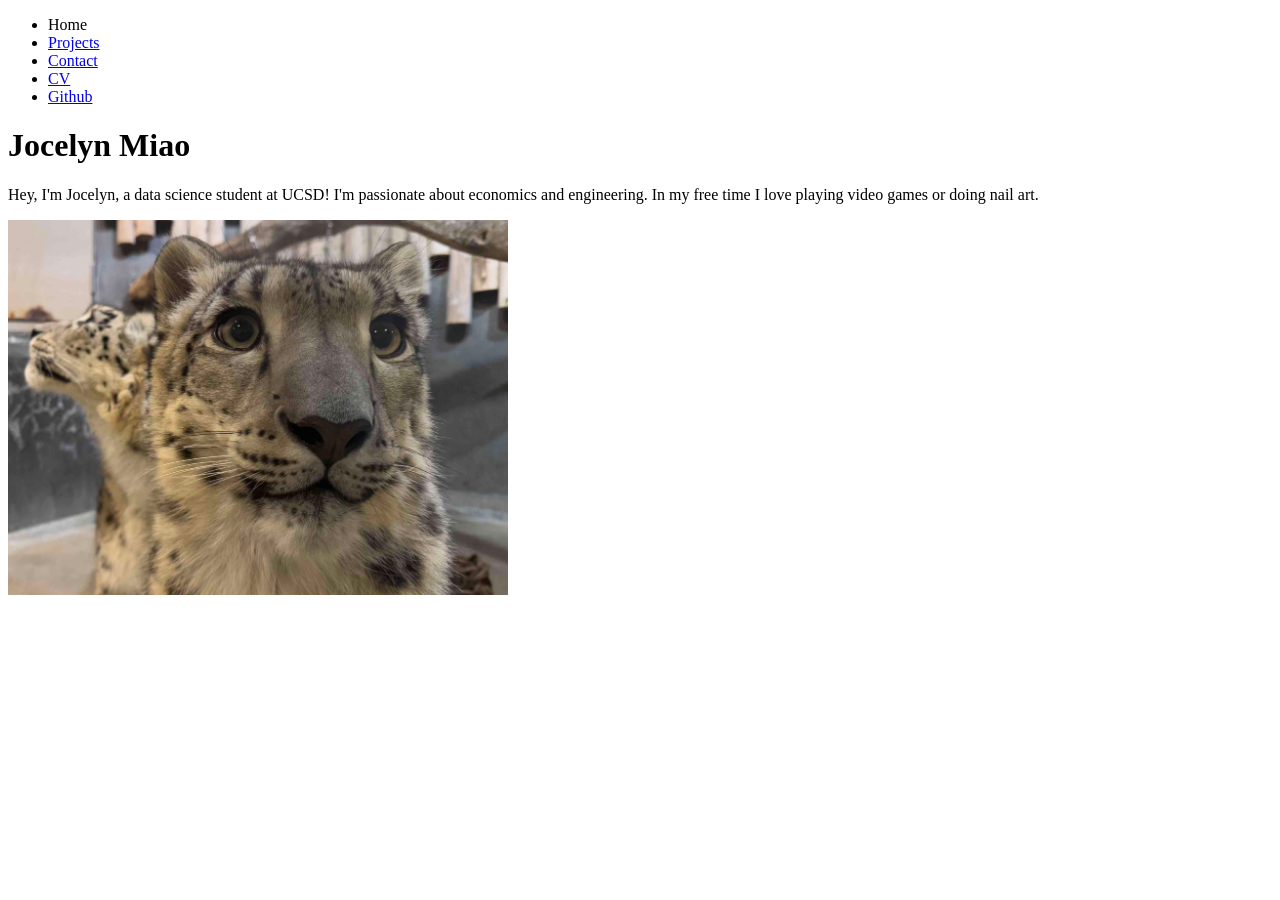
==== index.html @ fbb88aeb "fix nav" ====
<!DOCTYPE html>
<html lang="en">
<head>
    <title>Jocelyn Miao: Personal site and portfolio</title>
    <link rel="stylesheet" href="styles.css">
    <meta charset="UTF-8">
    <meta name="viewport" content="width=device-width, initial-scale=1.0">
</head>

<body>
    <nav>
    <ul>
        <li><a>Home</a></li>
        <li><a href="/projects/">Projects</a></li>
        <li><a href="/contact/">Contact</a></li>
        <li><a href="/CV/">CV</a></li>
        <li><a href="https://github.com/jocelynmiao" target="_blank">Github</a></li>
    </ul>
    </nav>

    <h1>Jocelyn Miao</h1>
    <p>Hey, I'm Jocelyn, a data science student at UCSD! I'm passionate about economics and engineering. In my free time I love playing video games or doing nail art.</p>
    <img src="images/leopard.jpg" width="500" alt="snow leopard smiling at camera with another one in the back">
</body>
</html>
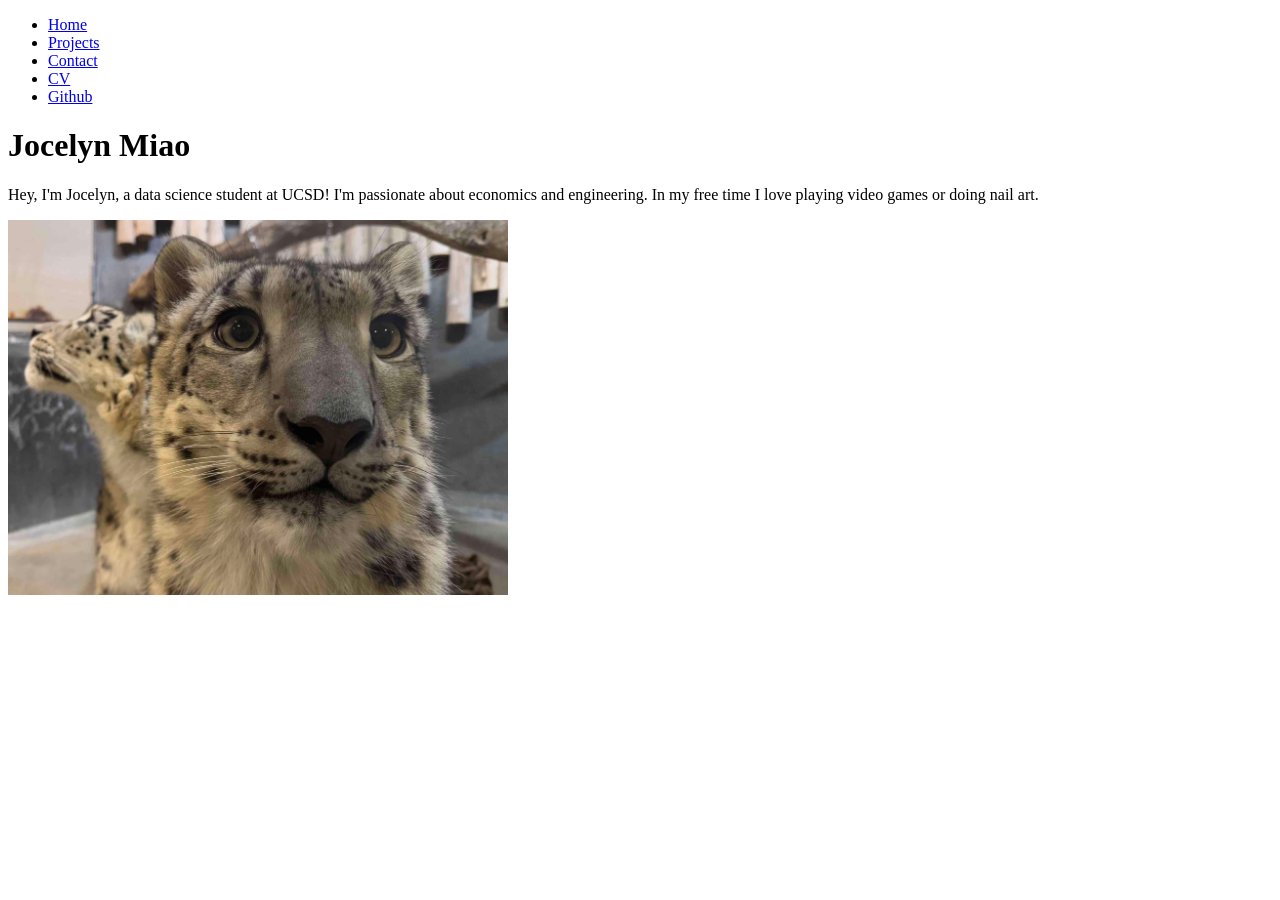
==== commit 64073e91: "href fix" ====
--- a/index.html
+++ b/index.html
@@ -10,10 +10,10 @@
 <body>
     <nav>
     <ul>
-        <li><a>Home</a></li>
-        <li><a href="/projects/">Projects</a></li>
-        <li><a href="/contact/">Contact</a></li>
-        <li><a href="/CV/">CV</a></li>
+        <li><a href="/portfolio/">Home</a></li>
+        <li><a href="/portfolio/projects/">Projects</a></li>
+        <li><a href="/portfolio/contact/">Contact</a></li>
+        <li><a href="/portfolio/CV/">CV</a></li>
         <li><a href="https://github.com/jocelynmiao" target="_blank">Github</a></li>
     </ul>
     </nav>
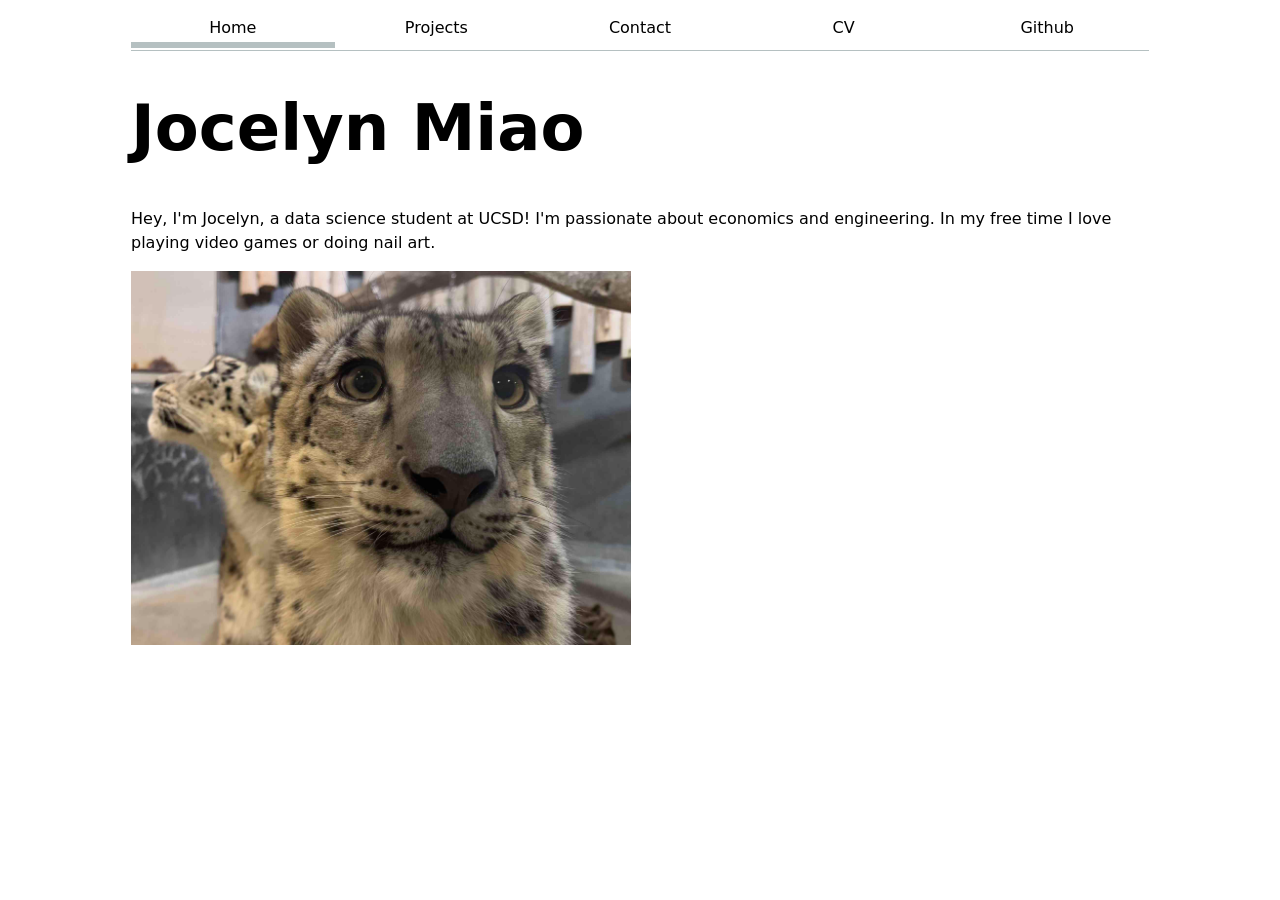
==== commit c6d28cc0: "update css" ====
--- a/index.html
+++ b/index.html
@@ -1,8 +1,8 @@
 <!DOCTYPE html>
 <html lang="en">
 <head>
+    <link rel="stylesheet" href="style.css">
     <title>Jocelyn Miao: Personal site and portfolio</title>
-    <link rel="stylesheet" href="styles.css">
     <meta charset="UTF-8">
     <meta name="viewport" content="width=device-width, initial-scale=1.0">
 </head>
@@ -10,7 +10,7 @@
 <body>
     <nav>
     <ul>
-        <li><a href="/portfolio/">Home</a></li>
+        <li><a href="/portfolio/" class="current">Home</a></li>
         <li><a href="/portfolio/projects/">Projects</a></li>
         <li><a href="/portfolio/contact/">Contact</a></li>
         <li><a href="/portfolio/CV/">CV</a></li>
--- a/style.css
+++ b/style.css
@@ -0,0 +1,94 @@
+body {
+  /* Set line height to 1.5 times the font size
+	   and use the OS’s UI font as the website font
+	 */
+  margin-inline: max(1em, (100% - 100ch) / 2);
+  max-width: 100ch;
+  font: 100%/1.5 system-ui;
+}
+
+:root {
+  --color-accent: oklch(62.172% 0.21421 26.054 / 0.685);
+}
+
+html {
+  accent-color: var(--color-accent);
+}
+
+nav {
+  display: flex;
+  border-bottom: 1px solid oklch(80% 3% 200);
+
+  ul {
+    display: contents;
+
+    li {
+      display: contents;
+    }
+  }
+}
+
+a.current {
+    border-bottom: 0.4em solid oklch(80% 3% 200);
+    padding-bottom: 0.1em;
+  }
+
+a {
+  flex: 1;
+  text-decoration: none;
+  color: inherit;
+  text-align: center;
+  padding: 0.5em;
+  margin-bottom: 0.1em;
+}
+
+a:hover {
+  padding-bottom: 0.1em;
+  border-bottom: 0.4em solid var(--color-accent);
+  background-color: oklch(from var(--color-accent) 95% 5% h);
+}
+
+form {
+  display: grid;
+  grid-template-columns: auto 1fr;
+  gap: 1em;
+}
+
+label {
+  display: grid;
+  grid-template-columns: subgrid;
+  grid-column: 1 / -1;
+}
+
+button {
+  grid-column: 1 / -1;
+}
+
+.projects {
+  display: grid; 
+  grid-template-columns: repeat(auto-fill, minmax(15em, 1fr));
+  gap: 1em;
+}
+
+article {
+  display: grid;
+  grid-template-rows: subgrid;
+  grid-row: span 3;
+  gap: 1em;
+  h2 { 
+    margin: 0;
+  }
+}
+
+h1, h2, h3, h4, h5, h6 {
+  line-height: 1.1;
+  text-wrap: balance;
+}
+
+h1 {
+  font-size: 4rem;
+}
+
+section {
+  border-bottom: 1px solid oklch(80% 3% 200);
+}
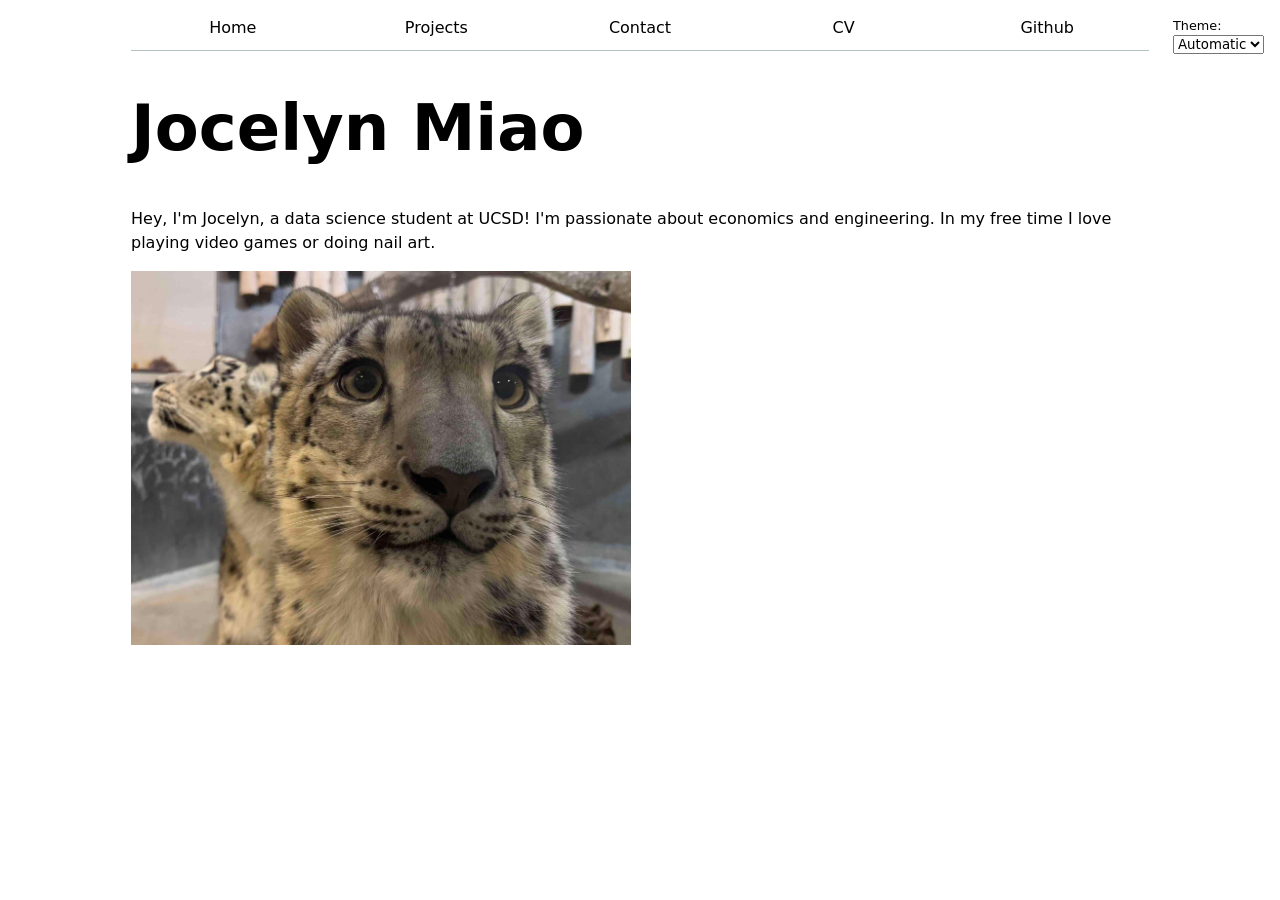
==== commit 1d2adb4c: "js file" ====
--- a/index.html
+++ b/index.html
@@ -2,21 +2,13 @@
 <html lang="en">
 <head>
     <link rel="stylesheet" href="style.css">
+    <script type="module" src="../global.js"></script>
     <title>Jocelyn Miao: Personal site and portfolio</title>
     <meta charset="UTF-8">
     <meta name="viewport" content="width=device-width, initial-scale=1.0">
 </head>
 
 <body>
-    <nav>
-    <ul>
-        <li><a href="/portfolio/" class="current">Home</a></li>
-        <li><a href="/portfolio/projects/">Projects</a></li>
-        <li><a href="/portfolio/contact/">Contact</a></li>
-        <li><a href="/portfolio/CV/">CV</a></li>
-        <li><a href="https://github.com/jocelynmiao" target="_blank">Github</a></li>
-    </ul>
-    </nav>
 
     <h1>Jocelyn Miao</h1>
     <p>Hey, I'm Jocelyn, a data science student at UCSD! I'm passionate about economics and engineering. In my free time I love playing video games or doing nail art.</p>
--- a/style.css
+++ b/style.css
@@ -9,6 +9,7 @@
 
 :root {
   --color-accent: oklch(62.172% 0.21421 26.054 / 0.685);
+  color-scheme: light dark;
 }
 
 html {
@@ -16,8 +17,9 @@
 }
 
 nav {
+  --border-color: oklch(50% 10% 200 / 40%);
   display: flex;
-  border-bottom: 1px solid oklch(80% 3% 200);
+  border-bottom: 1px solid var(--border-color);
 
   ul {
     display: contents;
@@ -29,7 +31,7 @@
 }
 
 a.current {
-    border-bottom: 0.4em solid oklch(80% 3% 200);
+    border-bottom: 0.4em solid var(--border-color);
     padding-bottom: 0.1em;
   }
 
@@ -45,7 +47,7 @@
 a:hover {
   padding-bottom: 0.1em;
   border-bottom: 0.4em solid var(--color-accent);
-  background-color: oklch(from var(--color-accent) 95% 5% h);
+  background-color: color-mix(in oklch, var(--color-accent), canvas 85%);
 }
 
 form {
@@ -91,4 +93,15 @@
 
 section {
   border-bottom: 1px solid oklch(80% 3% 200);
+}
+
+.color-scheme {
+  position: absolute;
+  top: 1rem;
+  right: 1rem;
+  font-size: 80%;
+}
+
+input, textarea, button, select {
+  font-family: inherit;
 }
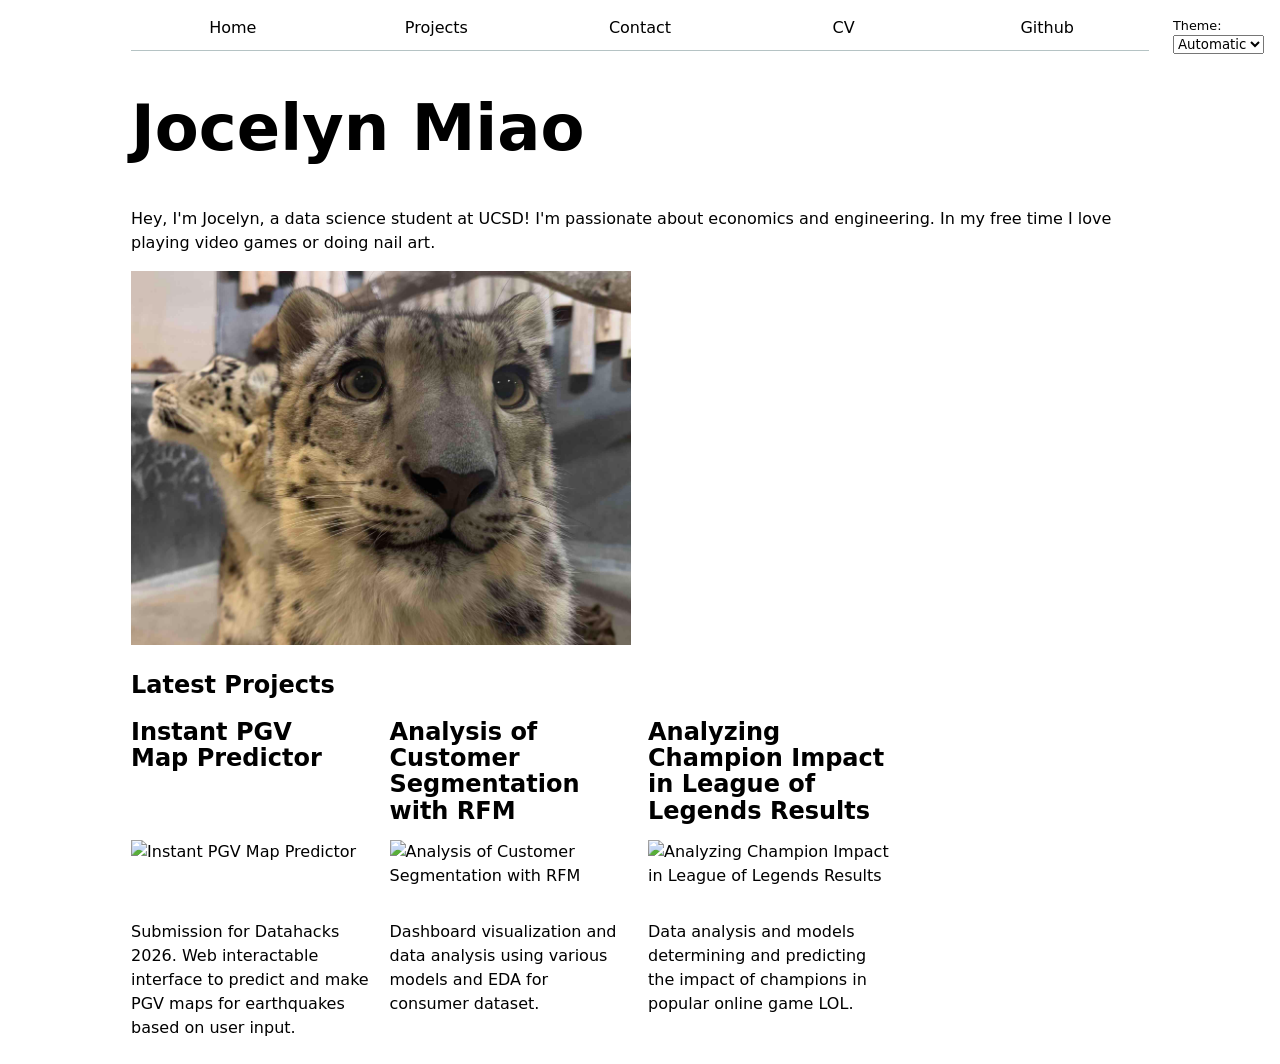
==== commit c55f5887: "project js" ====
--- a/index.html
+++ b/index.html
@@ -2,7 +2,8 @@
 <html lang="en">
 <head>
     <link rel="stylesheet" href="style.css">
-    <script type="module" src="../global.js"></script>
+    <script src="index.js" type="module" defer></script>
+    <script type="module" src="global.js"></script>
     <title>Jocelyn Miao: Personal site and portfolio</title>
     <meta charset="UTF-8">
     <meta name="viewport" content="width=device-width, initial-scale=1.0">
@@ -13,5 +14,9 @@
     <h1>Jocelyn Miao</h1>
     <p>Hey, I'm Jocelyn, a data science student at UCSD! I'm passionate about economics and engineering. In my free time I love playing video games or doing nail art.</p>
     <img src="images/leopard.jpg" width="500" alt="snow leopard smiling at camera with another one in the back">
+    <h2>Latest Projects</h2>
+    <div class="projects"></div>
+    <div id="profile-stats"></div>
+
 </body>
 </html>
--- a/style.css
+++ b/style.css
@@ -20,14 +20,14 @@
   --border-color: oklch(50% 10% 200 / 40%);
   display: flex;
   border-bottom: 1px solid var(--border-color);
+}
 
-  ul {
-    display: contents;
+nav ul {
+  display: contents;
+}
 
-    li {
-      display: contents;
-    }
-  }
+nav ul li {
+  display: contents;
 }
 
 a.current {
@@ -104,4 +104,20 @@
 
 input, textarea, button, select {
   font-family: inherit;
+}
+
+#profile-stats dl {
+  display: grid;
+  grid-template-columns: repeat(4, 1fr); 
+  text-align: left; 
+}
+
+#profile-stats dt {
+  grid-row: 1; 
+  font-weight: bold;
+}
+
+#profile-stats dd {
+  grid-row: 2; 
+  margin: 0; 
 }
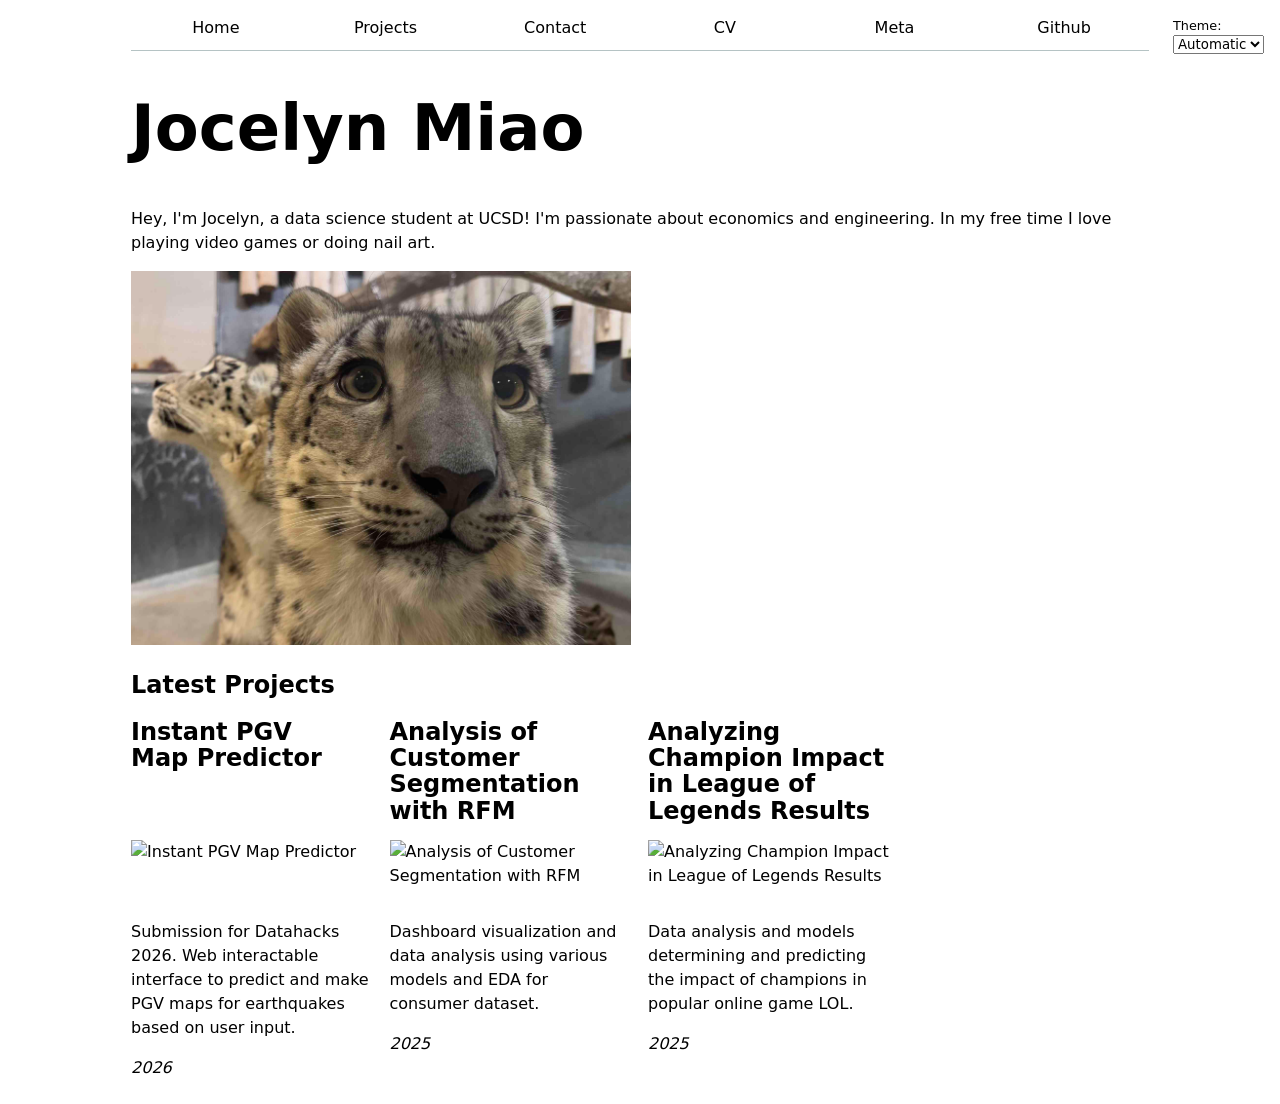
==== commit cbe69839: "clean up code" ====
--- a/index.html
+++ b/index.html
@@ -1,22 +1,28 @@
 <!DOCTYPE html>
 <html lang="en">
-<head>
-    <link rel="stylesheet" href="style.css">
+  <head>
+    <link rel="stylesheet" href="style.css" />
     <script src="index.js" type="module" defer></script>
     <script type="module" src="global.js"></script>
     <title>Jocelyn Miao: Personal site and portfolio</title>
-    <meta charset="UTF-8">
-    <meta name="viewport" content="width=device-width, initial-scale=1.0">
-</head>
+    <meta charset="UTF-8" />
+    <meta name="viewport" content="width=device-width, initial-scale=1.0" />
+  </head>
 
-<body>
-
+  <body>
     <h1>Jocelyn Miao</h1>
-    <p>Hey, I'm Jocelyn, a data science student at UCSD! I'm passionate about economics and engineering. In my free time I love playing video games or doing nail art.</p>
-    <img src="images/leopard.jpg" width="500" alt="snow leopard smiling at camera with another one in the back">
+    <p>
+      Hey, I'm Jocelyn, a data science student at UCSD! I'm passionate about
+      economics and engineering. In my free time I love playing video games or
+      doing nail art.
+    </p>
+    <img
+      src="images/leopard.jpg"
+      width="500"
+      alt="snow leopard smiling at camera with another one in the back"
+    />
     <h2>Latest Projects</h2>
     <div class="projects"></div>
     <div id="profile-stats"></div>
-
-</body>
-</html>+  </body>
+</html>
--- a/style.css
+++ b/style.css
@@ -31,9 +31,9 @@
 }
 
 a.current {
-    border-bottom: 0.4em solid var(--border-color);
-    padding-bottom: 0.1em;
-  }
+  border-bottom: 0.4em solid var(--border-color);
+  padding-bottom: 0.1em;
+}
 
 a {
   flex: 1;
@@ -67,7 +67,7 @@
 }
 
 .projects {
-  display: grid; 
+  display: grid;
   grid-template-columns: repeat(auto-fill, minmax(15em, 1fr));
   gap: 1em;
 }
@@ -77,12 +77,17 @@
   grid-template-rows: subgrid;
   grid-row: span 3;
   gap: 1em;
-  h2 { 
+  h2 {
     margin: 0;
   }
 }
 
-h1, h2, h3, h4, h5, h6 {
+h1,
+h2,
+h3,
+h4,
+h5,
+h6 {
   line-height: 1.1;
   text-wrap: balance;
 }
@@ -102,22 +107,92 @@
   font-size: 80%;
 }
 
-input, textarea, button, select {
+input,
+textarea,
+button,
+select {
   font-family: inherit;
 }
 
 #profile-stats dl {
   display: grid;
-  grid-template-columns: repeat(4, 1fr); 
-  text-align: left; 
+  grid-template-columns: repeat(4, 1fr);
+  text-align: left;
 }
 
 #profile-stats dt {
-  grid-row: 1; 
+  grid-row: 1;
   font-weight: bold;
 }
 
 #profile-stats dd {
-  grid-row: 2; 
-  margin: 0; 
-}+  grid-row: 2;
+  margin: 0;
+}
+
+#projects-plot {
+  max-width: 20em;
+  margin-block: 2em;
+
+  overflow: visible;
+}
+
+.legend {
+  display: grid;
+  grid-template-columns: repeat(auto-fill, minmax(9em, 1fr));
+  gap: 1em;
+  flex: 1;
+  list-style: none;
+  border: 1px solid #ccc;
+  padding: 1em;
+  border-radius: 8px;
+  margin: 0.1em;
+}
+
+.legend-item {
+  display: flex;
+  align-items: center;
+  gap: 0.5em;
+}
+
+.swatch {
+  display: inline-block;
+  width: 1em;
+  aspect-ratio: 1 / 1;
+  background-color: var(--color);
+  border-radius: 0.1em;
+}
+
+.container {
+  display: flex;
+  align-items: flex-start;
+  gap: 2em;
+  align-items: center;
+}
+
+input[type="search"] {
+  width: 100%;
+  height: 30px;
+}
+
+&:has(path:hover) {
+  path:not(:hover) {
+    opacity: 0.5;
+  }
+}
+
+path {
+  transition: 300ms;
+}
+
+.selected {
+  --color: oklch(60% 45% 0) !important;
+
+  &:is(path) {
+    fill: var(--color);
+  }
+}
+
+path {
+  cursor: pointer;
+}
